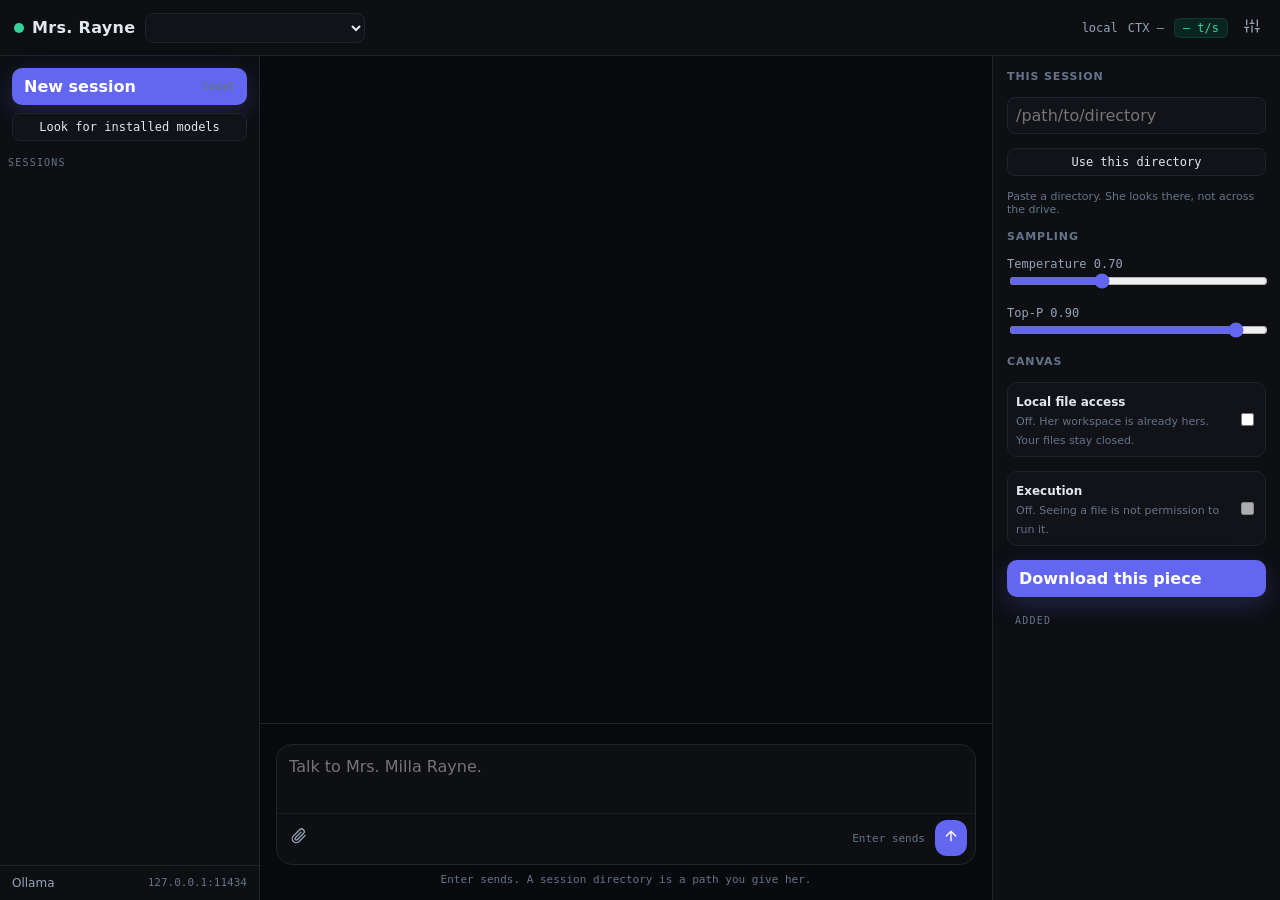
==== mrs_public/studio_page.html @ 34630248 "Ship the real v1.0.0 build - the app, its tests, and this README describe the same thing Replaces th" ====
<!DOCTYPE html>
<html lang="en">
<head>
  <meta charset="UTF-8">
  <meta name="viewport" content="width=device-width, initial-scale=1.0">
  <title>Mrs. Milla Rayne</title>
  <style>
    :root {
      --bg: #090a0d;
      --panel: #0d0f13;
      --card: #111318;
      --line: #1f242d;
      --text: #e2e8f0;
      --muted: #94a3b8;
      --faint: #64748b;
      --accent: #6366f1;
      --accent-2: #4f46e5;
      --good: #34d399;
      --bad: #fb7185;
      --mono: "JetBrains Mono", "Fira Code", ui-monospace, monospace;
      --sans: Inter, ui-sans-serif, system-ui, sans-serif;
    }
    * { box-sizing: border-box; }
    html, body { margin: 0; height: 100%; background: var(--bg); color: var(--text); font-family: var(--sans); }
    body { display: flex; flex-direction: column; overflow: hidden; }
    button, select, textarea, input { font: inherit; color: inherit; }
    button { cursor: pointer; }
    svg { width: 16px; height: 16px; stroke: currentColor; fill: none; stroke-width: 2; stroke-linecap: round; stroke-linejoin: round; }
    ::-webkit-scrollbar { width: 6px; height: 6px; }
    ::-webkit-scrollbar-thumb { background: #262c36; border-radius: 4px; }
    header {
      height: 56px; flex: none; display: flex; align-items: center; justify-content: space-between;
      gap: 12px; padding: 0 14px; border-bottom: 1px solid var(--line); background: var(--panel);
    }
    .brand { display: flex; align-items: center; gap: 8px; font-weight: 650; letter-spacing: .02em; }
    .dot { width: 10px; height: 10px; border-radius: 99px; background: var(--good); box-shadow: 0 0 0 0 rgba(52,211,153,.7); animation: pulse 1.8s infinite; }
    .dot.down { background: var(--bad); animation: none; }
    @keyframes pulse { 50% { box-shadow: 0 0 0 5px rgba(52,211,153,0); } }
    .left, .right, .row { display: flex; align-items: center; gap: 10px; min-width: 0; }
    select.model, .ghost {
      background: var(--card); border: 1px solid var(--line); border-radius: 8px; padding: 6px 8px; font-family: var(--mono); font-size: 12px;
    }
    select.model {
      max-width: 420px; min-width: 220px; flex: 0 0 auto; color-scheme: dark; color: var(--text); background: var(--card);
    }
    select.model option { background: #111318; color: #e2e8f0; }
    .pill { display: flex; align-items: center; gap: 6px; padding: 4px 8px; border-radius: 6px; border: 1px solid #3730a3; background: rgba(49,46,129,.35); color: #c7d2fe; font-size: 12px; }
    .meter { display: flex; align-items: center; gap: 8px; font-family: var(--mono); font-size: 12px; color: var(--muted); }
    .tps { color: var(--good); border: 1px solid rgba(6,78,59,.7); background: rgba(6,78,59,.35); border-radius: 6px; padding: 2px 8px; font-family: var(--mono); font-size: 12px; }
    .icon-btn { background: transparent; border: 0; color: var(--muted); border-radius: 8px; padding: 6px; }
    .icon-btn:hover { background: var(--card); color: var(--text); }
    .shell { flex: 1; display: flex; min-height: 0; }
    aside.nav, aside.inspector { background: var(--panel); flex: none; display: flex; flex-direction: column; min-height: 0; }
    aside.nav { width: 260px; border-right: 1px solid var(--line); }
    aside.inspector { width: 288px; border-left: 1px solid var(--line); padding: 14px; gap: 14px; overflow: auto; }
    aside.inspector.hidden, aside.nav.hidden { display: none; }
    .pad { padding: 12px; }
    .new {
      width: 100%; display: flex; justify-content: space-between; align-items: center;
      background: var(--accent); border: 0; color: white; border-radius: 10px; padding: 9px 12px; font-weight: 600;
      box-shadow: 0 8px 24px rgba(99,102,241,.25);
    }
    .new:hover { background: #818cf8; }
    .kicker { font-family: var(--mono); font-size: 10px; letter-spacing: .12em; text-transform: uppercase; color: var(--faint); padding: 4px 8px; }
    .sessions { overflow: auto; padding: 0 8px 8px; display: flex; flex-direction: column; gap: 4px; }
    .sess {
      text-align: left; background: transparent; border: 1px solid transparent; border-radius: 10px; padding: 8px;
      color: var(--muted);
    }
    .sess.active { background: var(--card); border-color: var(--line); color: var(--text); }
    .sess:hover { background: rgba(17,19,24,.7); color: var(--text); }
    .sess b { display: block; font-weight: 600; white-space: nowrap; overflow: hidden; text-overflow: ellipsis; }
    .sess small { color: var(--faint); }
    .foot { margin-top: auto; border-top: 1px solid var(--line); padding: 10px 12px; display: flex; justify-content: space-between; gap: 8px; font-size: 12px; color: var(--muted); }
    main { flex: 1; display: flex; flex-direction: column; min-width: 0; }
    #thread { flex: 1; overflow: auto; padding: 22px 16px 8px; }
    .col { width: min(860px, 100%); margin: 0 auto; display: flex; flex-direction: column; gap: 16px; }
    .bubble { max-width: 92%; border: 1px solid var(--line); border-radius: 16px; padding: 14px 16px; }
    .user { align-self: flex-end; background: var(--card); border-top-right-radius: 4px; }
    .assistant { align-self: flex-start; background: var(--panel); border-top-left-radius: 4px; width: min(92%, 760px); }
    .meta { font-family: var(--mono); font-size: 11px; color: var(--faint); }
    .user-wrap, .asst-wrap { display: flex; flex-direction: column; gap: 4px; }
    .user-wrap { align-items: flex-end; }
    pre, .answer { white-space: pre-wrap; word-break: break-word; margin: 0; font-size: 14px; line-height: 1.55; }
    .filechip, .stage {
      display: inline-flex; align-items: center; gap: 6px; border: 1px solid var(--line); background: var(--card);
      border-radius: 8px; padding: 4px 8px; font-family: var(--mono); font-size: 12px; color: var(--muted);
    }
    .composer-wrap { border-top: 1px solid var(--line); padding: 12px 16px 14px; }
    .composer { width: min(860px, 100%); margin: 0 auto; }
    #staging { display: flex; gap: 8px; overflow: auto; min-height: 0; margin-bottom: 8px; }
    .box { border: 1px solid var(--line); border-radius: 16px; background: var(--panel); }
    .box:focus-within { border-color: var(--accent); }
    textarea { width: 100%; resize: none; border: 0; background: transparent; padding: 12px; outline: none; min-height: 64px; }
    .actions { display: flex; justify-content: space-between; gap: 8px; align-items: center; padding: 6px 8px 8px; border-top: 1px solid rgba(31,36,45,.7); }
    .fine { text-align: center; color: var(--faint); font-family: var(--mono); font-size: 11px; margin-top: 8px; }
    .skill { display: flex; justify-content: space-between; gap: 8px; align-items: center; background: var(--card); border: 1px solid var(--line); border-radius: 10px; padding: 8px; }
    .skill small, .hint { color: var(--faint); font-size: 11px; }
    .skill strong { font-size: 12px; }
    label.slider { display: block; font-family: var(--mono); font-size: 12px; color: var(--muted); }
    input[type=range] { width: 100%; accent-color: var(--accent); }
    input.path { width: 100%; background: var(--card); border: 1px solid var(--line); border-radius: 8px; padding: 8px; color-scheme: dark; }
    .err { color: var(--bad); font-size: 13px; }
    .empty { color: var(--faint); padding: 28px 8px; }
    .send { background: var(--accent); color: white; border: 0; border-radius: 12px; padding: 8px; }
    .send:disabled { opacity: .45; cursor: default; }
    .section-title { font-size: 11px; letter-spacing: .08em; text-transform: uppercase; color: var(--faint); font-weight: 700; }
    .save { margin-top: 8px; background: transparent; border: 1px solid var(--line); color: var(--muted); border-radius: 8px; padding: 4px 8px; font-size: 12px; }
    @media (max-width: 900px) {
      aside.nav { display: none; }
      .meter.ctx { display: none; }
    }
  </style>
</head>
<body>
  <header>
    <div class="left">
      <div class="brand"><span id="live-dot" class="dot"></span> <span id="brand">Mrs. Rayne</span></div>
      <select id="model" class="model" title="Models installed for this app"></select>
    </div>
    <div class="right">
      <div class="meter" id="vram">local</div>
      <div class="meter ctx" id="ctx">CTX —</div>
      <div class="tps" id="tps">— t/s</div>
      <button class="icon-btn" id="toggle-inspector" title="Parameters">
        <svg viewBox="0 0 24 24"><path d="M4 21v-7M4 10V3M12 21v-9M12 8V3M20 21v-5M20 12V3M1 14h6M9 8h6M17 16h6"/></svg>
      </button>
    </div>
  </header>
  <div class="shell">
    <aside class="nav" id="nav">
      <div class="pad">
        <button class="new" id="new-session">New session <span class="meta">local</span></button>
        <button class="ghost" id="scan-models" type="button" style="width: 100%; margin-top: 8px;">Look for installed models</button>
      </div>
      <div class="kicker">Sessions</div>
      <div class="sessions" id="sessions"></div>
      <div class="foot">
        <span>Ollama</span>
        <span id="version" class="meta"></span>
        <span id="host" class="meta">127.0.0.1:11434</span>
      </div>
    </aside>
    <main>
      <div id="thread"><div class="col" id="messages"></div></div>
      <div class="composer-wrap">
        <div class="composer">
          <div id="staging"></div>
          <div class="box">
            <textarea id="prompt" rows="2" placeholder="Talk to Mrs. Milla Rayne."></textarea>
            <div class="actions">
              <div class="row">
                <button class="icon-btn" id="attach" title="Put a text file on the desk">
                  <svg viewBox="0 0 24 24"><path d="m21.4 11.1-9.2 9.2a6 6 0 0 1-8.5-8.5l9.2-9.2a4 4 0 0 1 5.7 5.7l-9.2 9.2a2 2 0 0 1-2.8-2.8l8.4-8.5"/></svg>
                </button>
                <input id="file" type="file" accept=".txt,.md,.csv,.json,.log,.py" hidden>
              </div>
              <div class="row">
                <span class="meta" id="rough">Enter sends</span>
                <button class="send" id="send" title="Enter sends. Shift+Enter adds a line.">
                  <svg viewBox="0 0 24 24"><path d="M12 19V5M5 12l7-7 7 7"/></svg>
                </button>
              </div>
            </div>
          </div>
          <div class="fine" id="fine">Enter sends. A session directory is a path you give her.</div>
        </div>
      </div>
    </main>
    <aside class="inspector" id="inspector">
      <div class="section-title">This session</div>
      <input id="work-path" class="path" placeholder="/path/to/directory">
      <button class="ghost" id="set-work" type="button">Use this directory</button>
      <div class="hint" id="work-note">Paste a directory. She looks there, not across the drive.</div>
      <div class="section-title">Sampling</div>
      <label class="slider">Temperature <span id="temp-val">0.70</span>
        <input id="temp" type="range" min="0" max="2" step="0.05" value="0.7">
      </label>
      <label class="slider">Top-P <span id="top-p-val">0.90</span>
        <input id="top-p" type="range" min="0" max="1" step="0.05" value="0.9">
      </label>
      <div class="section-title">Canvas</div>
      <label class="skill">
        <span><strong>Local file access</strong><br><small id="access-note">Off. Her workspace is already hers. Your files stay closed.</small></span>
        <input id="file-access" type="checkbox">
      </label>
      <div class="skill">
        <span><strong>Execution</strong><br><small>Off. Seeing a file is not permission to run it.</small></span>
        <input type="checkbox" disabled>
      </div>
      <button class="new" id="download" type="button">Download this piece</button>
      <div class="kicker">Added</div>
      <div class="sessions" id="added"></div>
      <div class="hint" id="files-note"></div>
      <div class="hint" id="memory-note"></div>
    </aside>
  </div>
  <script>
    const $ = (id) => document.getElementById(id);
    const state = { session: null, sending: false, scanAllowed: false, fileAccess: false };

    function esc(text) {
      return String(text || "").replace(/[&<>]/g, (ch) => ({ "&": "&amp;", "<": "&lt;", ">": "&gt;" }[ch]));
    }

    async function api(path, options) {
      const res = await fetch(path, options);
      const body = await res.json();
      if (!res.ok) throw new Error(body.error || "request failed");
      return body;
    }

    function renderMessages() {
      const col = $("messages");
      const messages = (state.session && state.session.messages) || [];
      if (!messages.length) {
        col.innerHTML = '<div class="empty">No messages yet. The list on the right is what has been added.</div>';
        return;
      }
      col.innerHTML = messages.map((msg, index) => {
        if (msg.role === "user") {
          return `<div class="user-wrap"><div class="meta">you</div><div class="bubble user"><pre>${esc(msg.content)}</pre></div></div>`;
        }
        return `<div class="asst-wrap"><div class="meta">${esc(msg.role_name || "Mrs. Rayne")}</div><div class="bubble assistant"><pre class="answer">${esc(msg.content)}</pre><button class="save" data-save="${index}">Save to desk</button></div></div>`;
      }).join("");
      col.querySelectorAll("[data-save]").forEach((btn) => {
        btn.onclick = () => saveReply(messages[Number(btn.dataset.save)].content);
      });
      $("thread").scrollTop = $("thread").scrollHeight;
    }

    function renderSessions(rows) {
      $("sessions").innerHTML = (rows || []).map((row) => `
        <button class="sess ${state.session && state.session.id === row.id ? "active" : ""}" data-id="${row.id}">
          <b>${esc(row.title)}</b><small>${esc(row.preview)}</small>
        </button>`).join("");
      $("sessions").querySelectorAll(".sess").forEach((btn) => {
        btn.onclick = async () => {
          state.session = await api("/api/sessions/" + btn.dataset.id);
          renderMessages();
          refresh();
        };
      });
    }

    function renderAdded(rows) {
      $("added").innerHTML = (rows || []).slice().reverse().map((row) => `
        <button class="sess" data-rel="${esc(row.relative)}"><b>${esc(row.relative)}</b><small>${esc(row.where)} · ${row.bytes} bytes</small></button>`).join("")
        || '<div class="empty">Nothing added yet.</div>';
      $("added").querySelectorAll(".sess").forEach((btn) => {
        btn.onclick = async () => {
          const file = await api("/api/file?rel=" + encodeURIComponent(btn.dataset.rel));
          $("messages").insertAdjacentHTML("beforeend", `<div class="asst-wrap"><div class="meta">desk</div><div class="bubble assistant"><pre>${esc(file.content)}</pre></div></div>`);
        };
      });
    }

    async function refresh() {
      const snapshot = await api("/api/state");
      state.scanAllowed = snapshot.scan_allowed;
      state.fileAccess = snapshot.file_access;
      $("live-dot").classList.toggle("down", !snapshot.ollama_ok);
      $("file-access").checked = snapshot.file_access;
      $("access-note").textContent = snapshot.file_access
        ? "On. Home directories are readable. rwx stays inside her workspace. System files stay closed."
        : "Off. Home directories stay closed. rwx stays inside her workspace.";
      const work = (state.session && state.session.work_path) || "";
      if (document.activeElement !== $("work-path")) $("work-path").value = work;
      $("work-note").textContent = work
        ? "This session: " + work
        : "Paste a directory. She looks there, not across the drive.";
      $("memory-note").textContent = "Memory — canon " + snapshot.memory.canon + ", episodes " + snapshot.memory.episodes + ", reviews " + snapshot.memory.reviews + ".";
      $("ctx").textContent = snapshot.models.length ? (snapshot.models.length + " models") : "CTX —";
      const select = $("model");
      const current = select.value;
      if (document.activeElement !== select) {
        select.innerHTML = snapshot.models.map((name) => {
          const badge = name.toLowerCase().endsWith(":cloud") ? " (cloud)" : "";
          return `<option value="${esc(name)}">${esc(name)}${badge}</option>`;
        }).join("");
        if (current) select.value = current;
        if (!select.value && snapshot.suggested) select.value = snapshot.suggested;
      }
      $("version").textContent = snapshot.version ? "v" + snapshot.version : "";
      if (snapshot.ollama_error) {
        $("fine").textContent = snapshot.ollama_error;
      } else if (!snapshot.scan_allowed) {
        $("fine").textContent = "Allow a look at installed models before the list can fill.";
      }
      renderSessions(snapshot.sessions);
      renderAdded(snapshot.additions);
      return snapshot;
    }

    async function saveReply(content) {
      const stamp = new Date().toISOString().replace(/[:.]/g, "-");
      const row = await api("/api/place", {
        method: "POST",
        headers: { "Content-Type": "application/json" },
        body: JSON.stringify({ name: "replies/reply-" + stamp + ".txt", content })
      });
      $("fine").textContent = "Saved " + row.relative + ". Download this piece when you want the file.";
      refresh();
    }

    $("temp").oninput = () => { $("temp-val").textContent = Number($("temp").value).toFixed(2); };
    $("top-p").oninput = () => { $("top-p-val").textContent = Number($("top-p").value).toFixed(2); };
    $("toggle-inspector").onclick = () => $("inspector").classList.toggle("hidden");
    $("download").onclick = () => { window.location = "/api/download.zip"; };
    $("new-session").onclick = async () => {
      state.session = await api("/api/sessions", {
        method: "POST",
        headers: { "Content-Type": "application/json" },
        body: JSON.stringify({ model: $("model").value })
      });
      renderMessages();
      refresh();
    };
    $("file-access").onchange = async () => {
      await api("/api/profile", {
        method: "POST",
        headers: { "Content-Type": "application/json" },
        body: JSON.stringify({ file_access: $("file-access").checked })
      });
      refresh();
    };
    $("scan-models").onclick = async () => {
      await api("/api/profile", {
        method: "POST",
        headers: { "Content-Type": "application/json" },
        body: JSON.stringify({ scan_allowed: true })
      });
      refresh();
    };
    $("set-work").onclick = async () => {
      if (!state.session) {
        state.session = await api("/api/sessions", {
          method: "POST",
          headers: { "Content-Type": "application/json" },
          body: JSON.stringify({ model: $("model").value })
        });
      }
      try {
        state.session = await api("/api/session-work", {
          method: "POST",
          headers: { "Content-Type": "application/json" },
          body: JSON.stringify({ session_id: state.session.id, path: $("work-path").value.trim() })
        });
        $("fine").textContent = state.session.work_path
          ? "This session is " + state.session.work_path
          : "Session directory cleared.";
        refresh();
      } catch (err) {
        $("fine").textContent = err.message;
      }
    };
    $("attach").onclick = () => $("file").click();
    $("file").onchange = async () => {
      const file = $("file").files[0];
      if (!file) return;
      const content = await file.text();
      const row = await api("/api/place", {
        method: "POST",
        headers: { "Content-Type": "application/json" },
        body: JSON.stringify({ name: "notes/" + file.name, content })
      });
      $("staging").insertAdjacentHTML("beforeend", `<span class="stage">${esc(row.relative)}</span>`);
      refresh();
    };

    $("prompt").addEventListener("keydown", (event) => {
      if (event.key !== "Enter" || event.shiftKey || event.isComposing) return;
      event.preventDefault();
      $("send").click();
    });
    $("send").onclick = async () => {
      const text = $("prompt").value.trim();
      if (!text || state.sending) return;
      if (!state.scanAllowed) {
        await api("/api/profile", {
          method: "POST",
          headers: { "Content-Type": "application/json" },
          body: JSON.stringify({ scan_allowed: true, file_access: state.fileAccess })
        });
      }
      state.sending = true;
      $("send").disabled = true;
      $("prompt").value = "";
      if (!state.session) {
        state.session = await api("/api/sessions", {
          method: "POST",
          headers: { "Content-Type": "application/json" },
          body: JSON.stringify({ model: $("model").value })
        });
      }
      state.session.messages.push({ role: "user", content: text });
      state.session.messages.push({ role: "assistant", content: "", role_name: "Mrs. Rayne" });
      renderMessages();
      const started = performance.now();
      try {
        const res = await fetch("/api/chat", {
          method: "POST",
          headers: { "Content-Type": "application/json" },
          body: JSON.stringify({
            text,
            model: $("model").value,
            session_id: state.session.id,
            temperature: Number($("temp").value),
            top_p: Number($("top-p").value)
          })
        });
        const reader = res.body.getReader();
        const decoder = new TextDecoder();
        let buffer = "";
        let acc = "";
        let usedLookup = false;
        while (true) {
          const step = await reader.read();
          if (step.done) break;
          buffer += decoder.decode(step.value, { stream: true });
          const lines = buffer.split("\n");
          buffer = lines.pop();
          for (const line of lines) {
            if (!line.trim()) continue;
            const row = JSON.parse(line);
            if (row.error) throw new Error(row.error);
            if (row.lookup) usedLookup = true;
            if (row.token) {
              acc += row.token;
              state.session.messages[state.session.messages.length - 1].content = acc;
              renderMessages();
            }
            if (row.done) state.session = row.session;
          }
        }
        const seconds = (performance.now() - started) / 1000;
        $("tps").textContent = Math.round(acc.length / 4 / Math.max(seconds, 0.1)) + " t/s";
        const onCloud = ($("model").value || "").toLowerCase().endsWith(":cloud");
        if (onCloud && usedLookup) {
          $("fine").textContent = "Reply ran on a cloud model, with text fetched from the web at your ask. It did not stay on this machine.";
        } else if (onCloud) {
          $("fine").textContent = "Reply ran on a cloud model. It did not stay on this machine.";
        } else if (usedLookup) {
          $("fine").textContent = "Reply stayed on this machine. The web text in it was fetched at your ask.";
        } else {
          $("fine").textContent = "Reply stayed on this machine.";
        }
        refresh();
      } catch (err) {
        $("fine").textContent = err.message;
      } finally {
        state.sending = false;
        $("send").disabled = false;
      }
    };

    refresh().then(renderMessages);
    setInterval(() => { if (!state.sending) refresh(); }, 2000);
  </script>
</body>
</html>
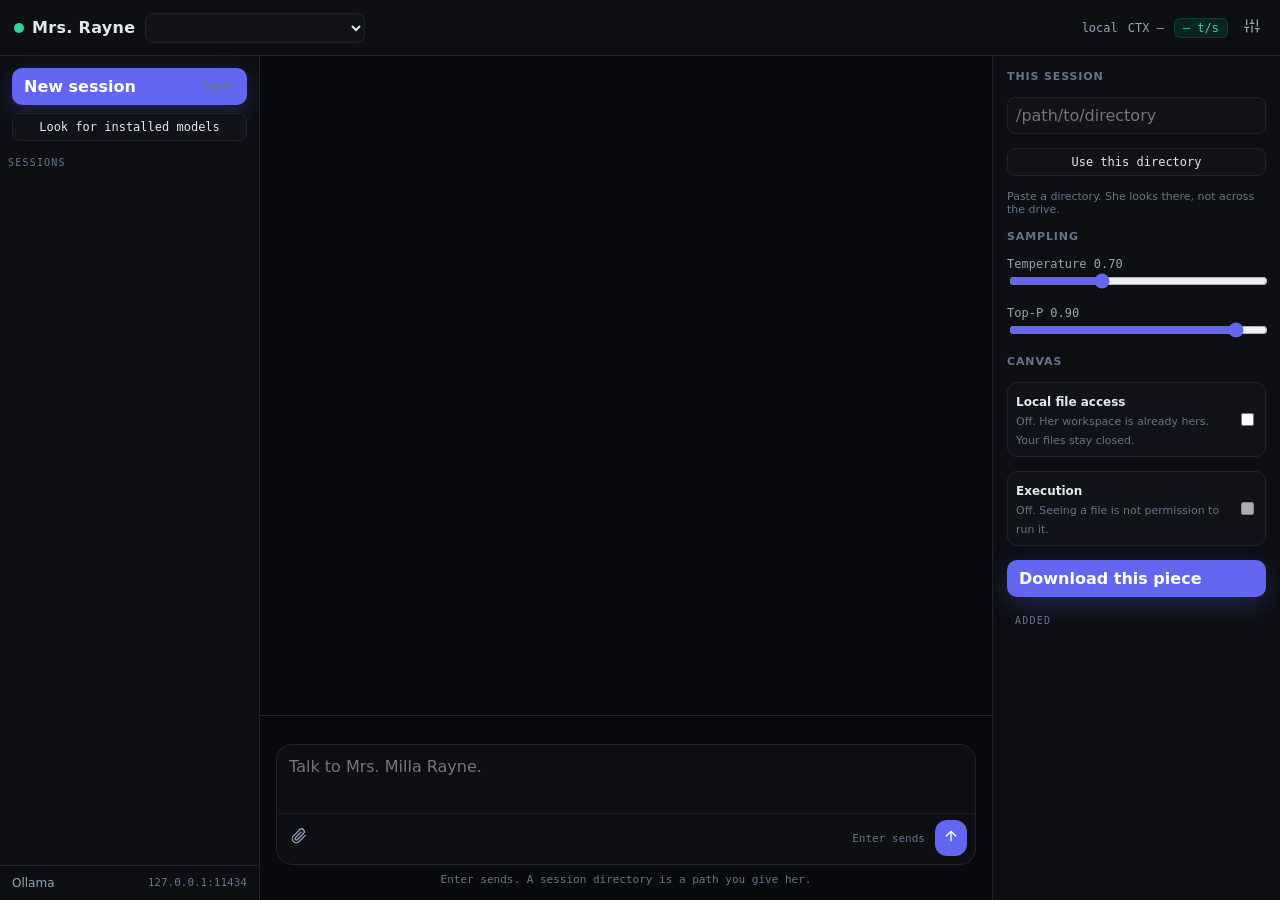
==== commit 4061d9e4: "v1.1.0: vision wired in, providers added, name bits scrubbed - Vision: the Oct 24 vision build folde" ====
--- a/mrs_public/studio_page.html
+++ b/mrs_public/studio_page.html
@@ -146,6 +146,8 @@
       <div class="composer-wrap">
         <div class="composer">
           <div id="staging"></div>
+          <div id="image-stage" style="display: flex; gap: 8px; margin-bottom: 8px;"></div>
+          <div class="hint" id="vision-note" style="margin-bottom: 8px;" hidden>Vision is off — no local vision model is installed, so she cannot look at images yet.</div>
           <div class="box">
             <textarea id="prompt" rows="2" placeholder="Talk to Mrs. Milla Rayne."></textarea>
             <div class="actions">
@@ -154,6 +156,10 @@
                   <svg viewBox="0 0 24 24"><path d="m21.4 11.1-9.2 9.2a6 6 0 0 1-8.5-8.5l9.2-9.2a4 4 0 0 1 5.7 5.7l-9.2 9.2a2 2 0 0 1-2.8-2.8l8.4-8.5"/></svg>
                 </button>
                 <input id="file" type="file" accept=".txt,.md,.csv,.json,.log,.py" hidden>
+                <button class="icon-btn" id="attach-image" title="Show her an image" hidden>
+                  <svg viewBox="0 0 24 24"><rect x="3" y="3" width="18" height="18" rx="2"/><circle cx="9" cy="9" r="2"/><path d="m21 15-3.1-3.1a2 2 0 0 0-2.8 0L6 21"/></svg>
+                </button>
+                <input id="image-file" type="file" accept="image/png,image/jpeg,image/webp,image/gif" hidden>
               </div>
               <div class="row">
                 <span class="meta" id="rough">Enter sends</span>
@@ -197,7 +203,7 @@
   </div>
   <script>
     const $ = (id) => document.getElementById(id);
-    const state = { session: null, sending: false, scanAllowed: false, fileAccess: false };
+    const state = { session: null, sending: false, scanAllowed: false, fileAccess: false, image: null, visionModel: "" };
 
     function esc(text) {
       return String(text || "").replace(/[&<>]/g, (ch) => ({ "&": "&amp;", "<": "&lt;", ">": "&gt;" }[ch]));
@@ -274,14 +280,24 @@
       const select = $("model");
       const current = select.value;
       if (document.activeElement !== select) {
-        select.innerHTML = snapshot.models.map((name) => {
+        const ollamaOpts = snapshot.models.map((name) => {
           const badge = name.toLowerCase().endsWith(":cloud") ? " (cloud)" : "";
           return `<option value="${esc(name)}">${esc(name)}${badge}</option>`;
         }).join("");
+        const providerGroups = (snapshot.provider_models || []).map((prov) => {
+          const opts = (prov.models || []).map((name) => `<option value="p:${esc(prov.id)}:${esc(name)}">${esc(name)}</option>`).join("");
+          return opts ? `<optgroup label="${esc(prov.label)}">${opts}</optgroup>` : "";
+        }).join("");
+        select.innerHTML = providerGroups
+          ? `<optgroup label="Ollama">${ollamaOpts}</optgroup>` + providerGroups
+          : ollamaOpts;
         if (current) select.value = current;
         if (!select.value && snapshot.suggested) select.value = snapshot.suggested;
       }
       $("version").textContent = snapshot.version ? "v" + snapshot.version : "";
+      state.visionModel = snapshot.vision_model || "";
+      $("attach-image").hidden = !state.visionModel;
+      $("vision-note").hidden = !!state.visionModel;
       if (snapshot.ollama_error) {
         $("fine").textContent = snapshot.ollama_error;
       } else if (!snapshot.scan_allowed) {
@@ -368,6 +384,33 @@
       refresh();
     };
 
+    function renderImageChip() {
+      const box = $("image-stage");
+      if (!state.image) { box.innerHTML = ""; return; }
+      box.innerHTML = `<span class="stage">${esc(state.image.name)} · image <button class="icon-btn" id="image-clear" title="Remove the image">×</button></span>`;
+      $("image-clear").onclick = () => { state.image = null; renderImageChip(); };
+    }
+    $("attach-image").onclick = () => $("image-file").click();
+    $("image-file").onchange = () => {
+      const file = $("image-file").files[0];
+      $("image-file").value = "";
+      if (!file) return;
+      if (!["image/png", "image/jpeg", "image/webp", "image/gif"].includes(file.type)) {
+        $("fine").textContent = "That image type is not one she can look at. Use a PNG, JPEG, WebP, or GIF.";
+        return;
+      }
+      if (file.size > 10000000) {
+        $("fine").textContent = "That image is too large for her to look at. Keep it under 10 MB.";
+        return;
+      }
+      const reader = new FileReader();
+      reader.onload = () => {
+        state.image = { type: file.type, data: String(reader.result).split(",")[1] || "", name: file.name };
+        renderImageChip();
+      };
+      reader.readAsDataURL(file);
+    };
+
     $("prompt").addEventListener("keydown", (event) => {
       if (event.key !== "Enter" || event.shiftKey || event.isComposing) return;
       event.preventDefault();
@@ -375,7 +418,7 @@
     });
     $("send").onclick = async () => {
       const text = $("prompt").value.trim();
-      if (!text || state.sending) return;
+      if ((!text && !state.image) || state.sending) return;
       if (!state.scanAllowed) {
         await api("/api/profile", {
           method: "POST",
@@ -393,20 +436,34 @@
           body: JSON.stringify({ model: $("model").value })
         });
       }
-      state.session.messages.push({ role: "user", content: text });
+      const image = state.image;
+      state.image = null;
+      renderImageChip();
+      state.session.messages.push({ role: "user", content: image ? (text ? text + " [image]" : "[image]") : text });
       state.session.messages.push({ role: "assistant", content: "", role_name: "Mrs. Rayne" });
       renderMessages();
       const started = performance.now();
       try {
+        const rawModel = $("model").value || "";
+        let modelName = rawModel;
+        let providerId = "";
+        if (rawModel.startsWith("p:")) {
+          const rest = rawModel.slice(2);
+          const cut = rest.indexOf(":");
+          providerId = rest.slice(0, cut);
+          modelName = rest.slice(cut + 1);
+        }
         const res = await fetch("/api/chat", {
           method: "POST",
           headers: { "Content-Type": "application/json" },
           body: JSON.stringify({
             text,
-            model: $("model").value,
+            model: modelName,
+            provider: providerId || undefined,
             session_id: state.session.id,
             temperature: Number($("temp").value),
-            top_p: Number($("top-p").value)
+            top_p: Number($("top-p").value),
+            image: image || undefined
           })
         });
         const reader = res.body.getReader();
@@ -414,6 +471,10 @@
         let buffer = "";
         let acc = "";
         let usedLookup = false;
+        let usedVision = false;
+        let usedModel = "";
+        let usedLocal = true;
+        let usedProvider = "";
         while (true) {
           const step = await reader.read();
           if (step.done) break;
@@ -430,13 +491,17 @@
               state.session.messages[state.session.messages.length - 1].content = acc;
               renderMessages();
             }
-            if (row.done) state.session = row.session;
+            if (row.done) { state.session = row.session; usedVision = !!row.vision; usedModel = row.model || ""; usedLocal = row.local !== false; usedProvider = row.provider || ""; }
           }
         }
         const seconds = (performance.now() - started) / 1000;
         $("tps").textContent = Math.round(acc.length / 4 / Math.max(seconds, 0.1)) + " t/s";
         const onCloud = ($("model").value || "").toLowerCase().endsWith(":cloud");
-        if (onCloud && usedLookup) {
+        if (usedVision) {
+          $("fine").textContent = "Reply stayed on this machine. The local vision model (" + usedModel + ") did the looking.";
+        } else if (!usedLocal) {
+          $("fine").textContent = "Reply ran on " + (usedProvider || "another provider") + ", off this machine.";
+        } else if (onCloud && usedLookup) {
           $("fine").textContent = "Reply ran on a cloud model, with text fetched from the web at your ask. It did not stay on this machine.";
         } else if (onCloud) {
           $("fine").textContent = "Reply ran on a cloud model. It did not stay on this machine.";
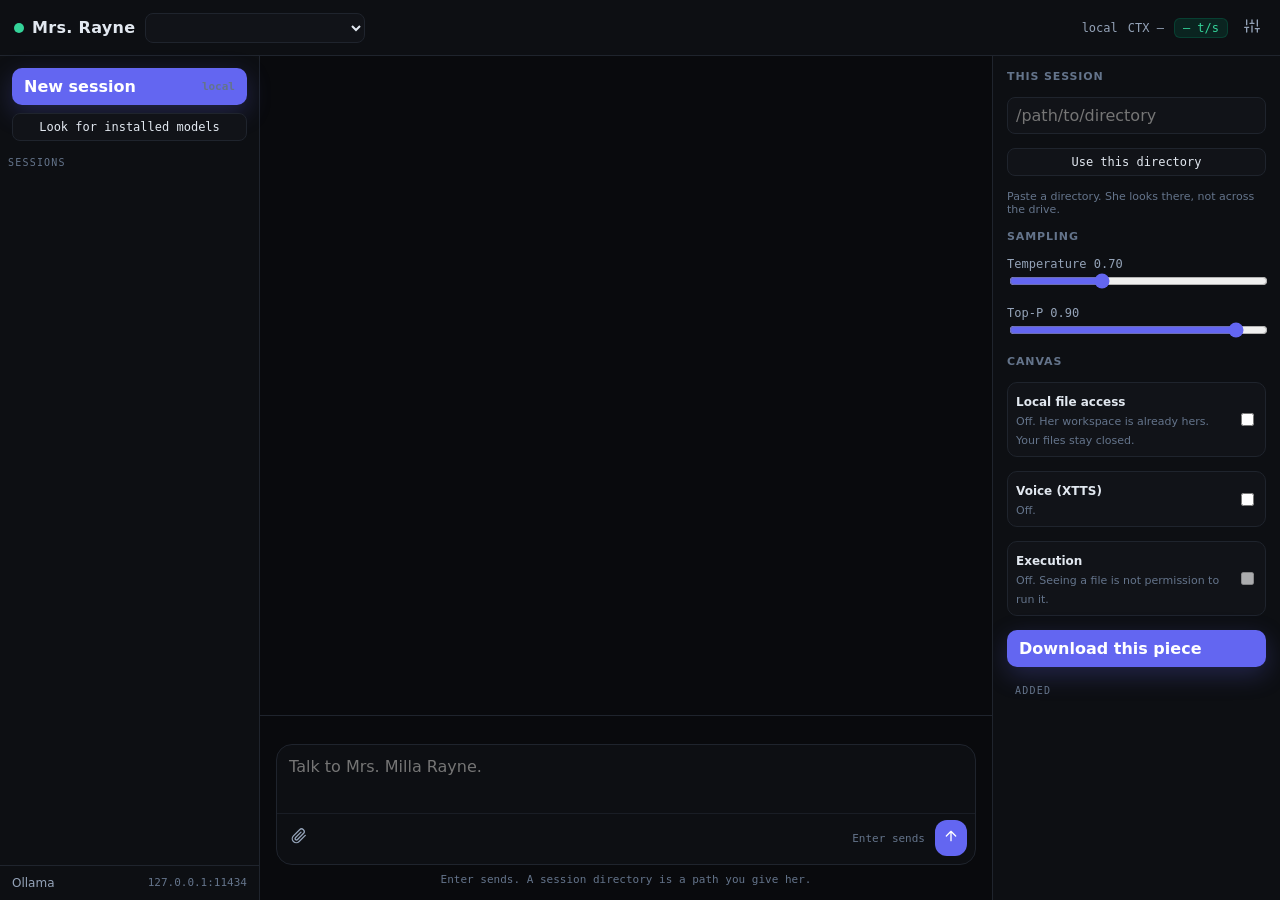
==== commit b789f495: "v1.2.0: XTTS voice wired in - Voice is optional and off by default: panel toggle, per-reply Speak bu" ====
--- a/mrs_public/studio_page.html
+++ b/mrs_public/studio_page.html
@@ -190,6 +190,10 @@
         <span><strong>Local file access</strong><br><small id="access-note">Off. Her workspace is already hers. Your files stay closed.</small></span>
         <input id="file-access" type="checkbox">
       </label>
+      <label class="skill">
+        <span><strong>Voice (XTTS)</strong><br><small id="voice-note">Off.</small></span>
+        <input id="voice-on" type="checkbox">
+      </label>
       <div class="skill">
         <span><strong>Execution</strong><br><small>Off. Seeing a file is not permission to run it.</small></span>
         <input type="checkbox" disabled>
@@ -203,7 +207,7 @@
   </div>
   <script>
     const $ = (id) => document.getElementById(id);
-    const state = { session: null, sending: false, scanAllowed: false, fileAccess: false, image: null, visionModel: "" };
+    const state = { session: null, sending: false, scanAllowed: false, fileAccess: false, image: null, visionModel: "", voiceOn: false, voiceReady: false };
 
     function esc(text) {
       return String(text || "").replace(/[&<>]/g, (ch) => ({ "&": "&amp;", "<": "&lt;", ">": "&gt;" }[ch]));
@@ -227,12 +231,32 @@
         if (msg.role === "user") {
           return `<div class="user-wrap"><div class="meta">you</div><div class="bubble user"><pre>${esc(msg.content)}</pre></div></div>`;
         }
-        return `<div class="asst-wrap"><div class="meta">${esc(msg.role_name || "Mrs. Rayne")}</div><div class="bubble assistant"><pre class="answer">${esc(msg.content)}</pre><button class="save" data-save="${index}">Save to desk</button></div></div>`;
+        const speakBtn = state.voiceOn && state.voiceReady ? `<button class="save" data-speak="${index}">Speak</button>` : "";
+        return `<div class="asst-wrap"><div class="meta">${esc(msg.role_name || "Mrs. Rayne")}</div><div class="bubble assistant"><pre class="answer">${esc(msg.content)}</pre><button class="save" data-save="${index}">Save to desk</button>${speakBtn}</div></div>`;
       }).join("");
       col.querySelectorAll("[data-save]").forEach((btn) => {
         btn.onclick = () => saveReply(messages[Number(btn.dataset.save)].content);
       });
+      col.querySelectorAll("[data-speak]").forEach((btn) => {
+        btn.onclick = () => speakReply(messages[Number(btn.dataset.speak)].content);
+      });
       $("thread").scrollTop = $("thread").scrollHeight;
+    }
+
+    async function speakReply(text) {
+      try {
+        const res = await fetch("/api/speak", {
+          method: "POST",
+          headers: { "Content-Type": "application/json" },
+          body: JSON.stringify({ text })
+        });
+        if (!res.ok) { const row = await res.json(); throw new Error(row.error || "The voice did not answer."); }
+        const blob = await res.blob();
+        const audio = new Audio(URL.createObjectURL(blob));
+        await audio.play();
+      } catch (err) {
+        $("fine").textContent = err.message;
+      }
     }
 
     function renderSessions(rows) {
@@ -267,6 +291,14 @@
       state.fileAccess = snapshot.file_access;
       $("live-dot").classList.toggle("down", !snapshot.ollama_ok);
       $("file-access").checked = snapshot.file_access;
+      state.voiceOn = !!snapshot.voice_enabled;
+      state.voiceReady = !!(snapshot.voice && snapshot.voice.available);
+      $("voice-on").checked = state.voiceOn;
+      $("voice-note").textContent = !state.voiceReady
+        ? ((snapshot.voice && snapshot.voice.reason) || "Voice is off.")
+        : state.voiceOn
+          ? "On. Replies can be spoken aloud, made on this machine."
+          : "Ready. Turn on to hear her replies spoken.";
       $("access-note").textContent = snapshot.file_access
         ? "On. Home directories are readable. rwx stays inside her workspace. System files stay closed."
         : "Off. Home directories stay closed. rwx stays inside her workspace.";
@@ -339,6 +371,14 @@
         body: JSON.stringify({ file_access: $("file-access").checked })
       });
       refresh();
+    };
+    $("voice-on").onchange = async () => {
+      await api("/api/profile", {
+        method: "POST",
+        headers: { "Content-Type": "application/json" },
+        body: JSON.stringify({ voice_enabled: $("voice-on").checked })
+      });
+      refresh().then(renderMessages);
     };
     $("scan-models").onclick = async () => {
       await api("/api/profile", {
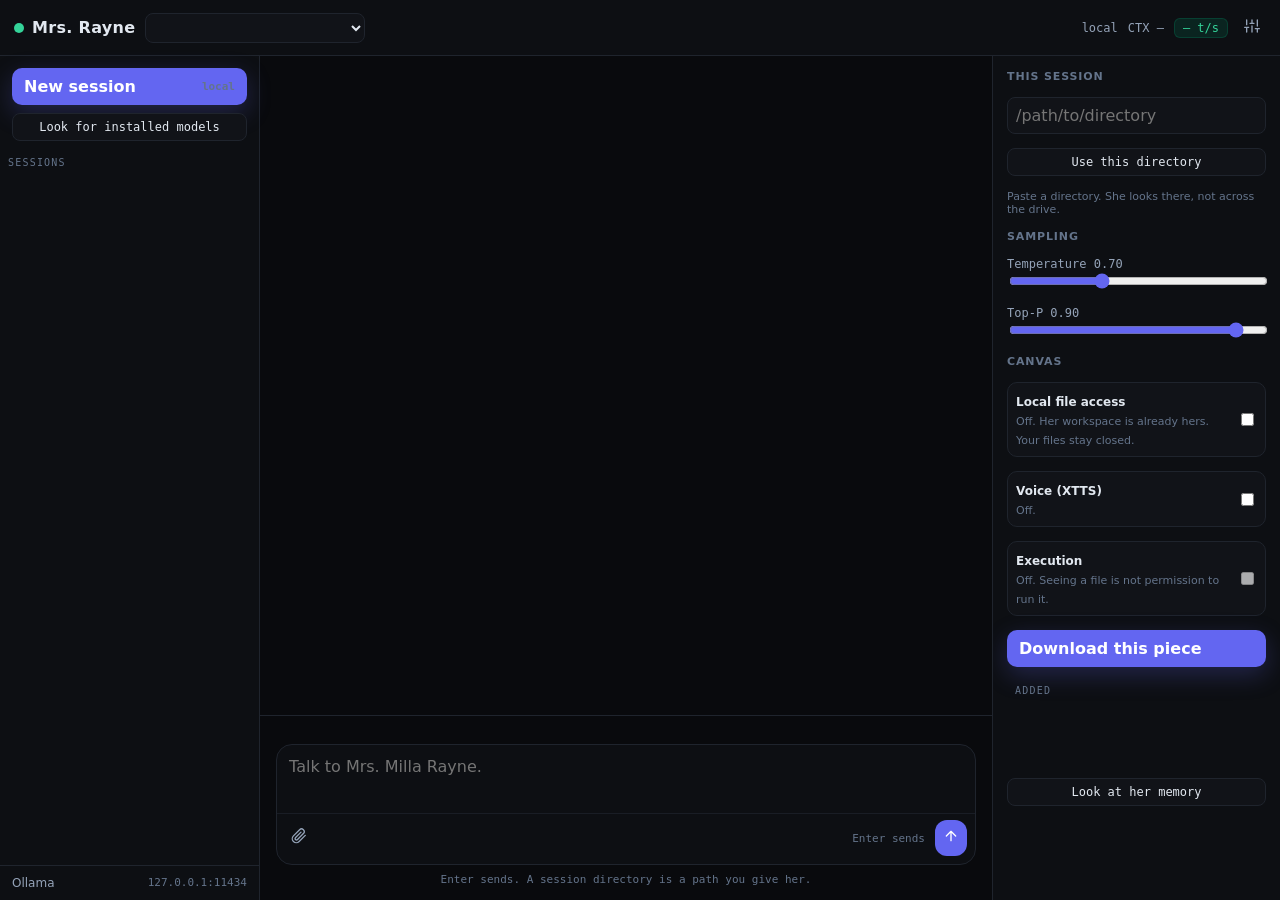
==== commit 8383d451: "v1.3.0: skills, a memory viewer, and setup notes - Skills: instruction packs from the install's skil" ====
--- a/mrs_public/studio_page.html
+++ b/mrs_public/studio_page.html
@@ -203,6 +203,9 @@
       <div class="sessions" id="added"></div>
       <div class="hint" id="files-note"></div>
       <div class="hint" id="memory-note"></div>
+      <div class="hint" id="skills-note"></div>
+      <button class="ghost" id="memory-look" type="button">Look at her memory</button>
+      <div class="hint" id="memory-view" hidden></div>
     </aside>
   </div>
   <script>
@@ -308,6 +311,9 @@
         ? "This session: " + work
         : "Paste a directory. She looks there, not across the drive.";
       $("memory-note").textContent = "Memory — canon " + snapshot.memory.canon + ", episodes " + snapshot.memory.episodes + ", reviews " + snapshot.memory.reviews + ".";
+      $("skills-note").textContent = snapshot.skills && snapshot.skills.length
+        ? "Skills — " + snapshot.skills.join(", ") + "."
+        : "Skills — none installed. Add markdown files to her skills folder.";
       $("ctx").textContent = snapshot.models.length ? (snapshot.models.length + " models") : "CTX —";
       const select = $("model");
       const current = select.value;
@@ -371,6 +377,21 @@
         body: JSON.stringify({ file_access: $("file-access").checked })
       });
       refresh();
+    };
+    $("memory-look").onclick = async () => {
+      const view = $("memory-view");
+      if (!view.hidden) { view.hidden = true; return; }
+      const data = await api("/api/memory");
+      const lines = ["Canon:"];
+      (data.canon || []).forEach((row) => lines.push("• " + (row.text || "")));
+      lines.push("Recent episodes:");
+      (data.episodes || []).forEach((row) => lines.push("• " + (row.text || "")));
+      if ((data.reviews || []).length) {
+        lines.push("Reviews:");
+        data.reviews.forEach((row) => lines.push("• " + (row.text || row.kind || "review")));
+      }
+      view.innerHTML = lines.map((line) => `<div>${esc(line)}</div>`).join("");
+      view.hidden = false;
     };
     $("voice-on").onchange = async () => {
       await api("/api/profile", {
@@ -515,6 +536,7 @@
         let usedModel = "";
         let usedLocal = true;
         let usedProvider = "";
+        let usedSkill = "";
         while (true) {
           const step = await reader.read();
           if (step.done) break;
@@ -531,7 +553,7 @@
               state.session.messages[state.session.messages.length - 1].content = acc;
               renderMessages();
             }
-            if (row.done) { state.session = row.session; usedVision = !!row.vision; usedModel = row.model || ""; usedLocal = row.local !== false; usedProvider = row.provider || ""; }
+            if (row.done) { state.session = row.session; usedVision = !!row.vision; usedModel = row.model || ""; usedLocal = row.local !== false; usedProvider = row.provider || ""; usedSkill = row.skill || ""; }
           }
         }
         const seconds = (performance.now() - started) / 1000;
@@ -550,6 +572,7 @@
         } else {
           $("fine").textContent = "Reply stayed on this machine.";
         }
+        if (usedSkill) $("fine").textContent += " Skill used: " + usedSkill + ".";
         refresh();
       } catch (err) {
         $("fine").textContent = err.message;
